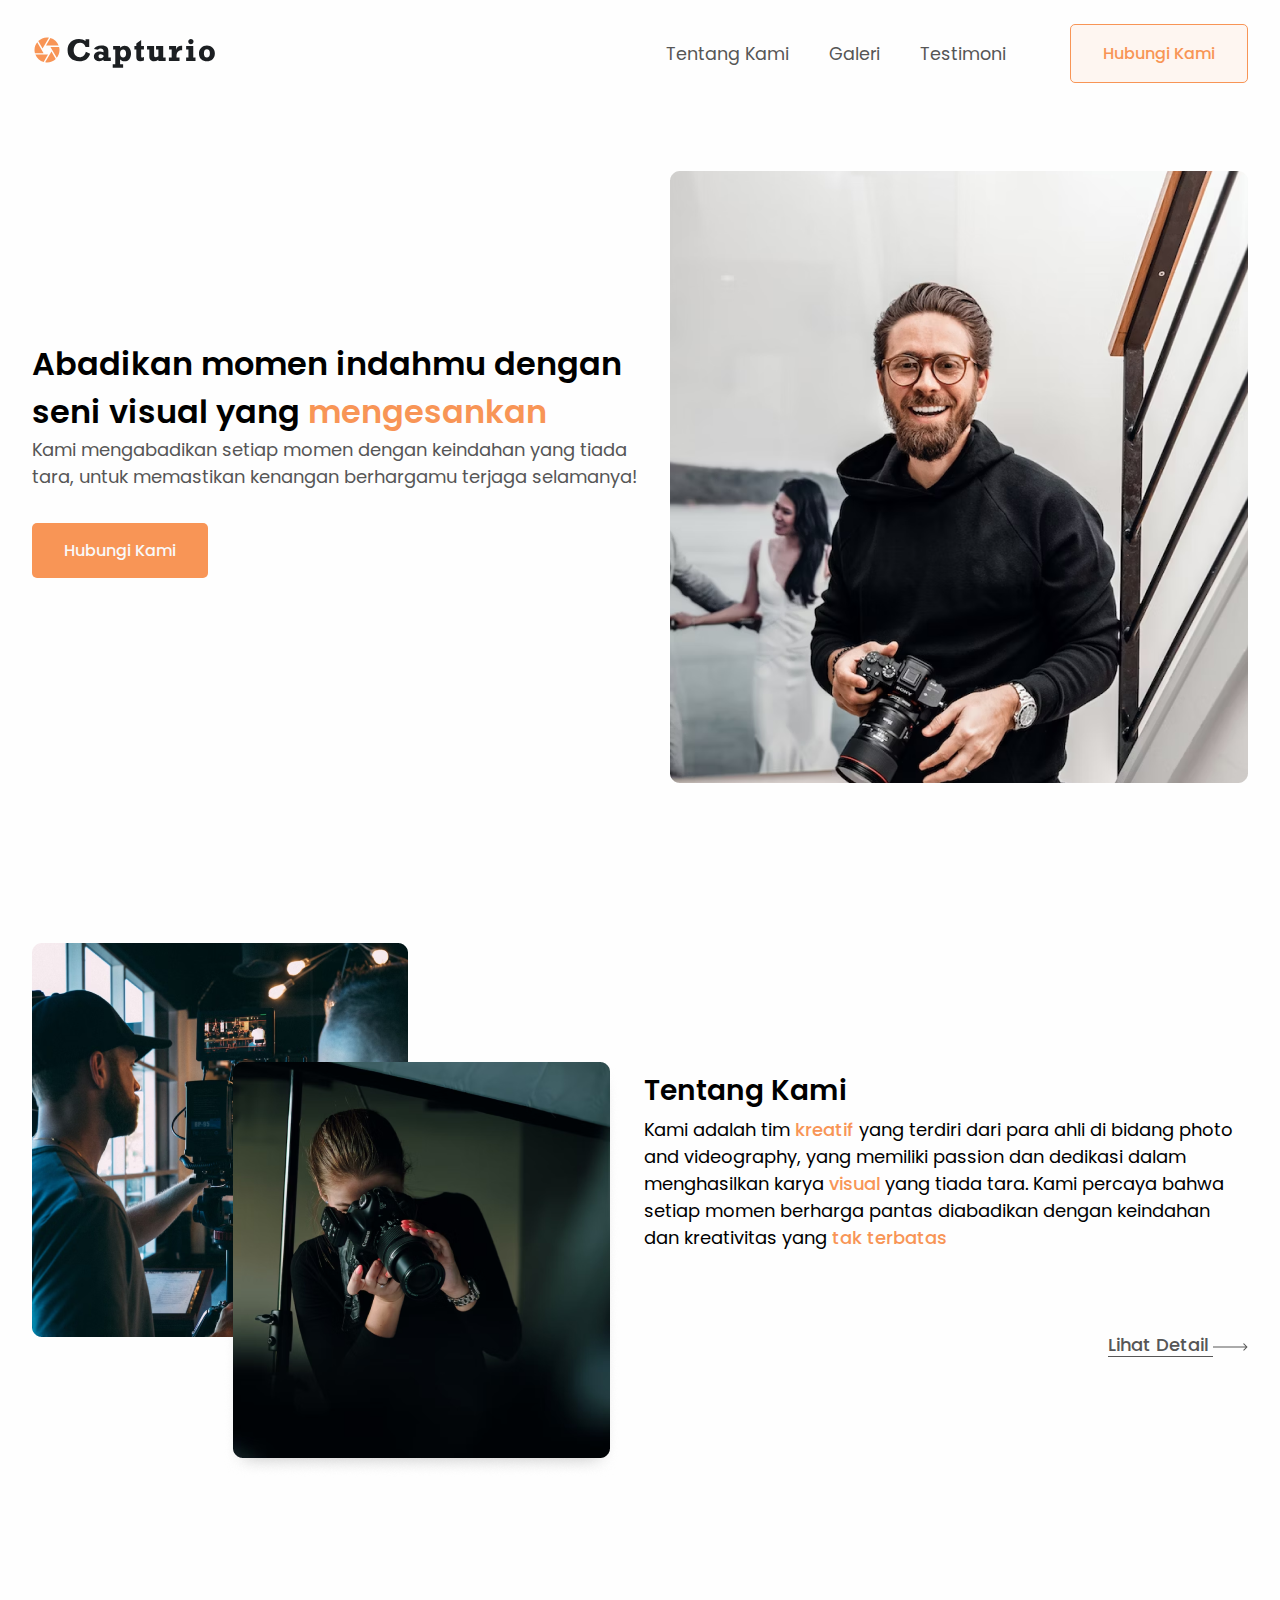
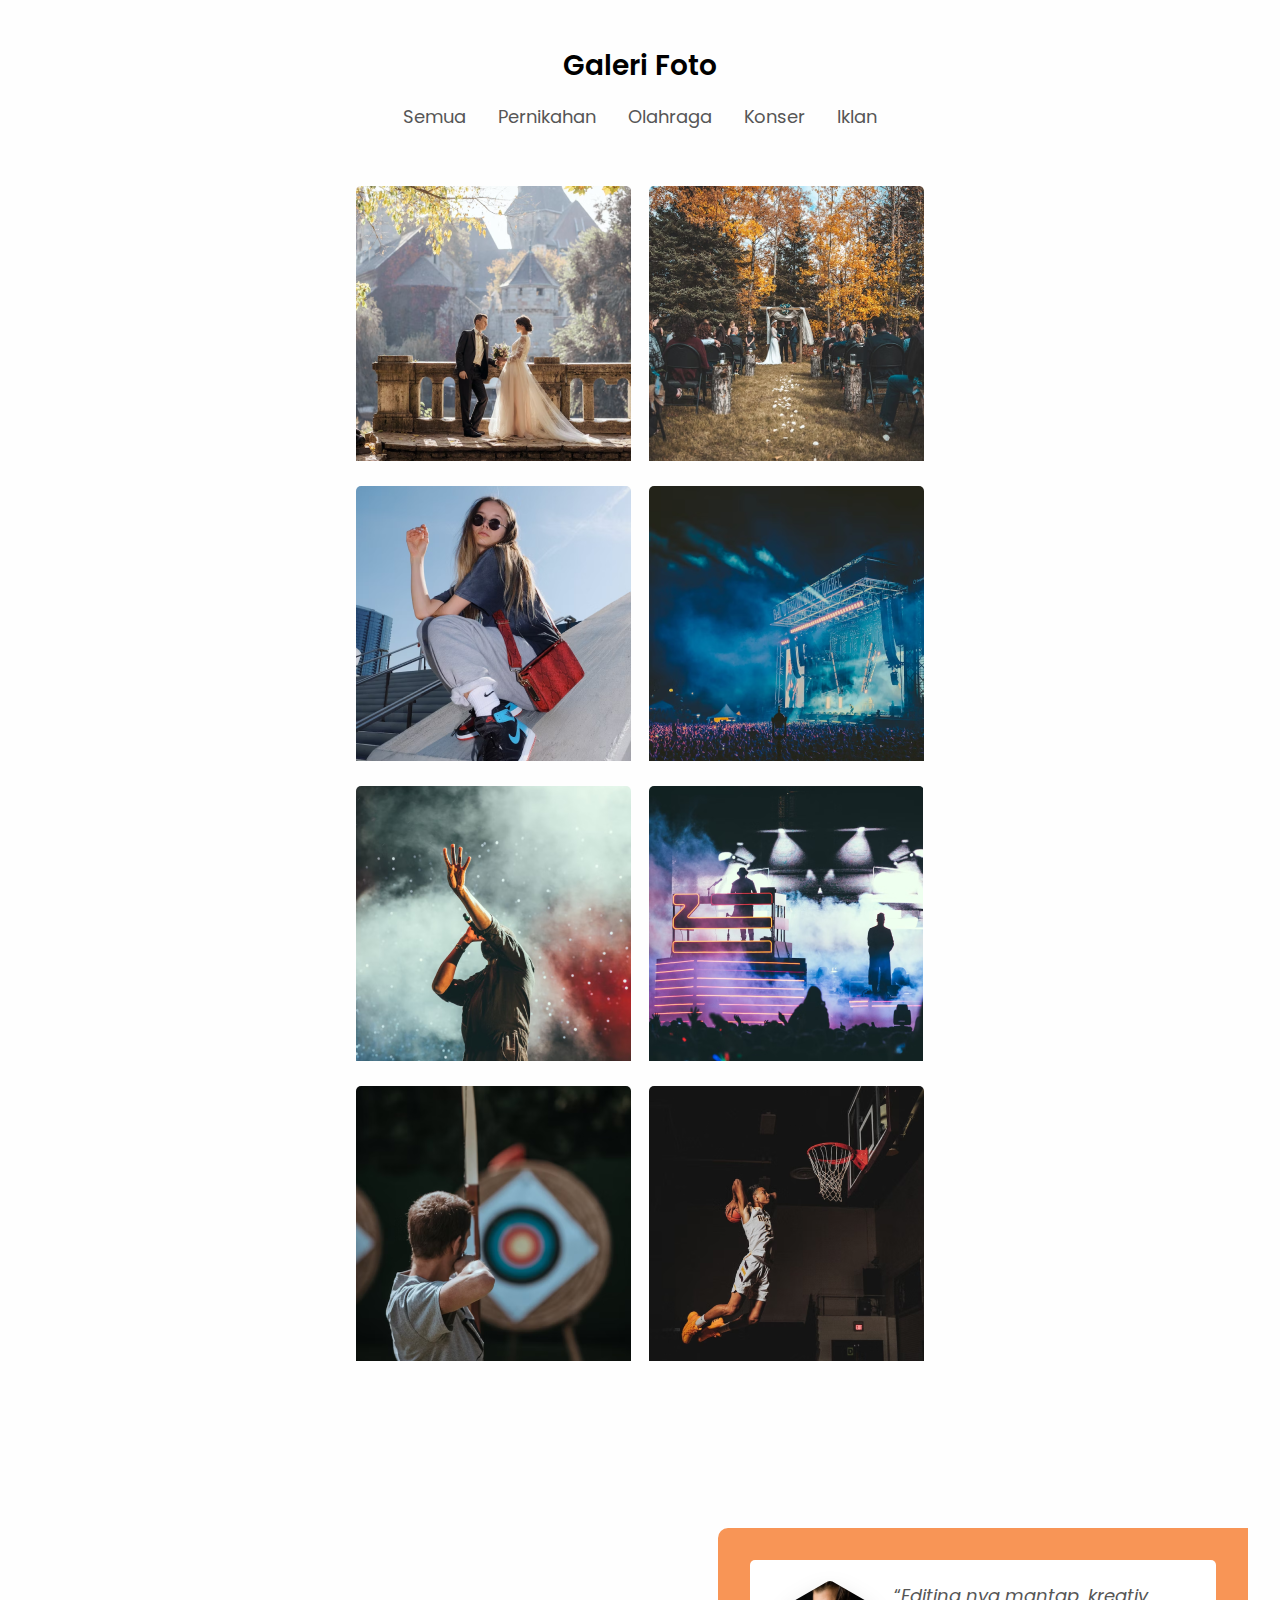
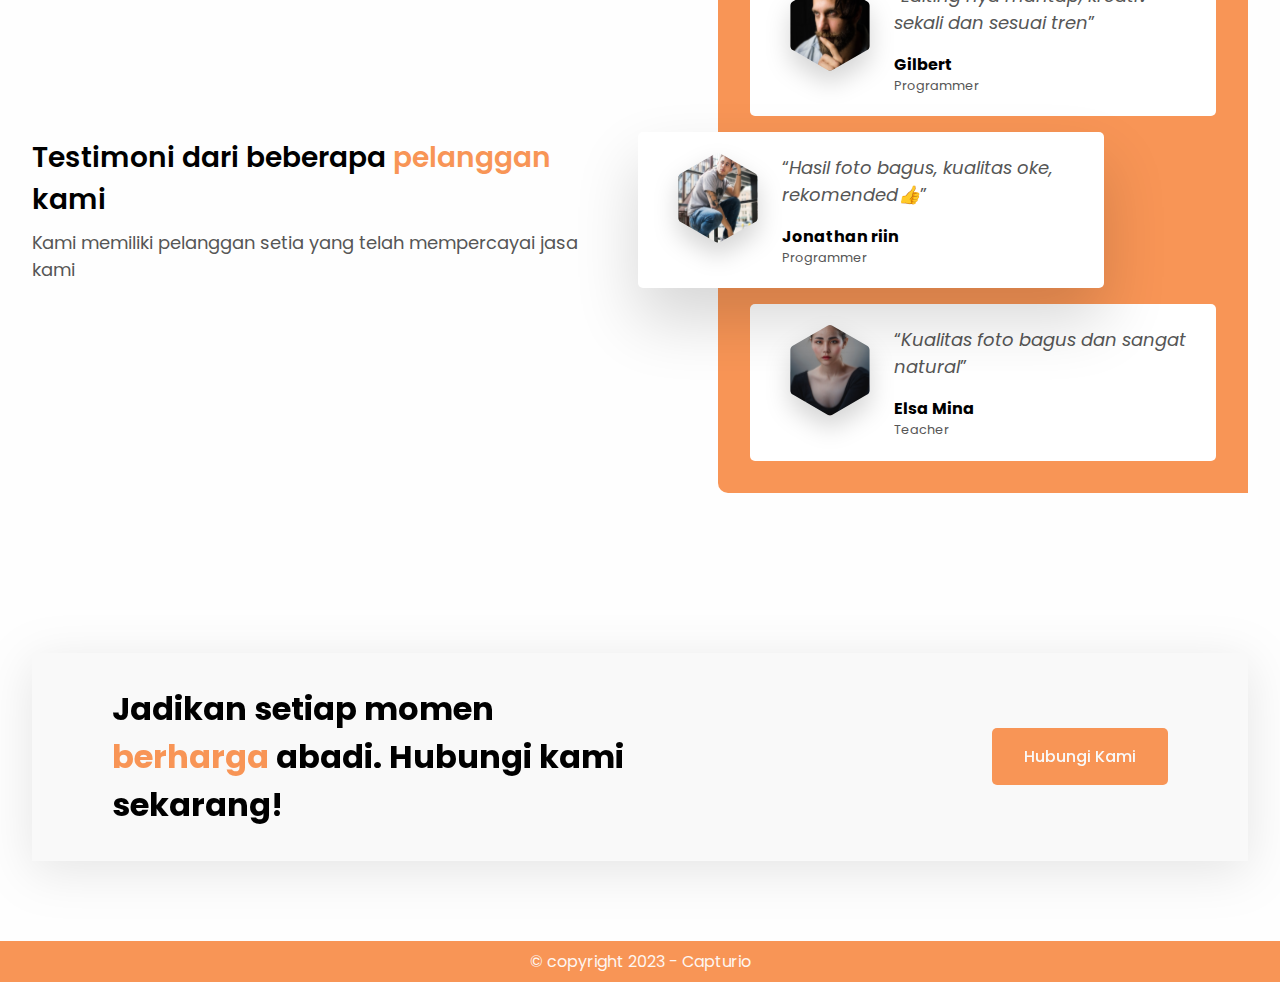
==== src/pages/index.html @ 26b640f1 "landing page v1.0" ====
<!DOCTYPE html>
<html lang="en">

<head>
      <meta charset="UTF-8">
      <meta http-equiv="X-UA-Compatible" content="IE=edge">
      <meta name="viewport" content="width=device-width, initial-scale=1.0">
      <!-- import file css -->
      <link rel="stylesheet" href="../css/app.css">
      <title>Company Name</title>
</head>

<body>
      <!-- navbar -->
      <nav class="navbar">
            <!-- navbar inner container -->
            <div class="navbar_container">
                  <!-- navbar logo -->
                  <div class="navbar_logo">
                        <a class="logo" href="#">
                              <img src="../../public/assets/icon/Logo.svg" alt="logo">
                        </a>
                  </div>

                  <!-- navbar menu -->
                  <div class="navbar_menu">
                        <ul class="navbar_items">
                              <li><a class="link" id="link" href="#about">Tentang Kami</a></li>
                              <li><a class="link" id="link" href="#gallery">Galeri</a></li>
                              <li><a class="link" id="link" href="#testimoni">Testimoni</a></li>
                        </ul>

                        <a href="#" class="navbar_button">Hubungi Kami</a>
                  </div>
            </div>
      </nav>
      <!-- end navbar -->

      <!-- hero -->
      <section class="hero">
            <main class="hero_container">
                  <div class="left_hero_content">
                        <div class="content">
                              <div class="text_group">
                                    <h1 class="header_text">Abadikan momen indahmu dengan seni visual yang <span class="highlight">mengesankan</span></h1>

                                    <p class="paragraph">Kami mengabadikan setiap momen dengan keindahan yang tiada tara, untuk memastikan kenangan berhargamu terjaga selamanya!</p>
                              </div>
                              <div class="button">
                                    <a href="#" class="hero_button">Hubungi Kami</a>
                              </div>
                        </div>

                        <!-- sosmed icon -->
                        <div class="social_icons">
                              <a href="#" class="social_icon">
                                    <svg class="sosmed_icon" viewBox="0 0 45 45" fill="none" xmlns="http://www.w3.org/2000/svg">
                                          <path fill-rule="evenodd" clip-rule="evenodd" d="M22.5 45C34.9264 45 45 34.9264 45 22.5C45 10.0736 34.9264 0 22.5 0C10.0736 0 0 10.0736 0 22.5C0 34.9264 10.0736 45 22.5 45ZM12.2367 12.2367C13.467 11.0064 15.1351 10.3144 16.875 10.3125H28.125C29.8649 10.3144 31.533 11.0064 32.7633 12.2367C33.9936 13.467 34.6856 15.1351 34.6875 16.875V28.125C34.6856 29.8649 33.9936 31.533 32.7633 32.7633C31.533 33.9936 29.8649 34.6856 28.125 34.6875H16.875C15.1351 34.6856 13.467 33.9936 12.2367 32.7633C11.0064 31.533 10.3144 29.8649 10.3125 28.125V16.875C10.3144 15.1351 11.0064 13.467 12.2367 12.2367ZM19.3749 27.177C20.2999 27.7951 21.3875 28.125 22.5 28.125C23.9914 28.1234 25.4212 27.5303 26.4758 26.4758C27.5303 25.4212 28.1234 23.9914 28.125 22.5C28.125 21.3875 27.7951 20.2999 27.177 19.3749C26.5589 18.4499 25.6804 17.7289 24.6526 17.3032C23.6248 16.8774 22.4938 16.766 21.4026 16.9831C20.3115 17.2001 19.3092 17.7359 18.5225 18.5225C17.7359 19.3092 17.2001 20.3115 16.9831 21.4026C16.766 22.4938 16.8774 23.6248 17.3032 24.6526C17.7289 25.6804 18.4499 26.5589 19.3749 27.177ZM28.75 16.638C28.9812 16.7925 29.2531 16.875 29.5312 16.875C29.9042 16.875 30.2619 16.7268 30.5256 16.4631C30.7893 16.1994 30.9375 15.8417 30.9375 15.4688C30.9375 15.1906 30.855 14.9187 30.7005 14.6875C30.546 14.4562 30.3264 14.276 30.0694 14.1695C29.8124 14.0631 29.5297 14.0353 29.2569 14.0895C28.9841 14.1438 28.7335 14.2777 28.5369 14.4744C28.3402 14.671 28.2063 14.9216 28.152 15.1944C28.0978 15.4672 28.1256 15.7499 28.232 16.0069C28.3385 16.2639 28.5187 16.4835 28.75 16.638ZM25.618 24.5834C26.0301 23.9667 26.25 23.2417 26.25 22.5C26.25 21.5054 25.8549 20.5516 25.1516 19.8483C24.4484 19.1451 23.4946 18.75 22.5 18.75C21.7583 18.75 21.0333 18.9699 20.4166 19.382C19.7999 19.794 19.3193 20.3797 19.0355 21.0649C18.7516 21.7502 18.6774 22.5042 18.8221 23.2316C18.9667 23.959 19.3239 24.6272 19.8483 25.1516C20.3728 25.6761 21.041 26.0333 21.7684 26.1779C22.4958 26.3226 23.2498 26.2484 23.9351 25.9645C24.6203 25.6807 25.206 25.2001 25.618 24.5834Z" />
                                    </svg>
                              </a>
                              <a href="#" class="social_icon">
                                    <svg class="sosmed_icon" viewBox="0 0 45 45" fill="none" xmlns="http://www.w3.org/2000/svg">
                                          <path fill-rule="evenodd" clip-rule="evenodd" d="M45 22.5C45 34.9264 34.9264 45 22.5 45C10.0736 45 0 34.9264 0 22.5C0 10.0736 10.0736 0 22.5 0C34.9264 0 45 10.0736 45 22.5ZM28.4033 25.0752C28.084 24.9111 26.4932 24.1318 26.1973 24.0264C25.9014 23.915 25.6846 23.8623 25.4707 24.1904C25.2539 24.5156 24.6387 25.2393 24.4453 25.459C24.2578 25.6758 24.0674 25.7021 23.748 25.541C21.8496 24.5918 20.6045 23.8477 19.3535 21.7002C19.1696 21.3827 19.2923 21.2544 19.5437 20.9913C19.7447 20.781 20.0281 20.4845 20.3027 19.9365C20.4082 19.7197 20.3555 19.5352 20.2734 19.3711C20.2189 19.2619 19.9153 18.5226 19.6389 17.8492L19.6384 17.848C19.4995 17.5097 19.3674 17.1881 19.2773 16.9717C19.0483 16.4185 18.8125 16.4189 18.6256 16.4193C18.5996 16.4193 18.5747 16.4194 18.5508 16.418C18.3633 16.4062 18.1494 16.4062 17.9326 16.4062C17.7158 16.4062 17.3672 16.4883 17.0713 16.8076C17.0517 16.8292 17.0297 16.8528 17.0057 16.8785C16.6683 17.2401 15.9404 18.0204 15.9404 19.5029C15.9404 21.0515 17.0411 22.5528 17.2423 22.8272L17.2559 22.8457C17.2672 22.8606 17.2877 22.89 17.3172 22.9321C17.7162 23.5024 19.7556 26.4169 22.7754 27.7236C24.8262 28.6084 25.6289 28.6846 26.6543 28.5322C27.2783 28.4385 28.5645 27.7529 28.8311 26.9941C29.0977 26.2383 29.0977 25.5908 29.0186 25.4561C28.9523 25.3359 28.7897 25.2588 28.5511 25.1459C28.5047 25.1239 28.4554 25.1005 28.4033 25.0752ZM31.7842 13.2158C32.9941 14.4287 33.9434 15.8408 34.6055 17.4141C35.2881 19.043 35.6338 20.7744 35.625 22.5586C35.6162 24.334 35.2646 26.0537 34.5732 27.6709C33.9082 29.2324 32.9561 30.6328 31.7461 31.8311C30.5391 33.0293 29.1299 33.9668 27.5625 34.6201C25.96 35.2852 24.2578 35.625 22.5029 35.625H22.4414C20.4082 35.6162 18.3896 35.1299 16.585 34.2188H12.1289C11.3848 34.2188 10.7812 33.6152 10.7812 32.8711V28.418C9.87012 26.6133 9.38379 24.5947 9.375 22.5615C9.36621 20.7861 9.70605 19.0605 10.3799 17.4375C11.0303 15.8701 11.9707 14.4639 13.1689 13.2539C14.3672 12.0439 15.7676 11.0947 17.3291 10.4268C18.9463 9.73535 20.666 9.38379 22.4414 9.375H22.5C24.2637 9.375 25.9746 9.71777 27.5859 10.3945C29.1621 11.0537 30.5742 12.0059 31.7842 13.2158ZM22.5 33.3984C25.4004 33.3984 28.125 32.2793 30.1787 30.2461C32.2412 28.2012 33.3867 25.4678 33.4043 22.5498C33.4102 21.0674 33.126 19.6318 32.5576 18.2783C32.0098 16.9717 31.2187 15.7969 30.2139 14.792C29.2061 13.7842 28.0342 12.9961 26.7275 12.4482C25.3887 11.8857 23.9678 11.6016 22.5029 11.6016H22.4531C19.5322 11.6133 16.7988 12.7559 14.7539 14.8213C12.7061 16.8867 11.5898 19.6289 11.6016 22.5498C11.6104 24.3164 12.0498 26.0713 12.876 27.6211L13.0078 27.8672V31.9922H17.1328L17.3789 32.124C18.9287 32.9502 20.6836 33.3896 22.4502 33.3984H22.5Z" />
                                    </svg>
                              </a>
                              <a href="#" class="social_icon">
                                    <svg class="sosmed_icon" viewBox="0 0 45 45" fill="none" xmlns="http://www.w3.org/2000/svg">
                                          <path fill-rule="evenodd" clip-rule="evenodd" d="M22.5 45C34.9264 45 45 34.9264 45 22.5C45 10.0736 34.9264 0 22.5 0C10.0736 0 0 10.0736 0 22.5C0 34.9264 10.0736 45 22.5 45ZM22.5 10C29.4 10 35 15.6 35 22.5C35 28.9875 30.0625 34.3125 23.75 34.9375V26.25H27.5V22.5H23.75V20C23.75 19.3125 24.3125 18.75 25 18.75H27.5V15H24.375C21.9625 15 20 16.9625 20 19.375V22.5H17.5V26.25H20V34.75C14.3 33.5875 10 28.55 10 22.5C10 15.6 15.6 10 22.5 10Z" />
                                    </svg>
                              </a>
                              <a href="#" class="social_icon">
                                    <svg class="sosmed_icon" viewBox="0 0 45 45" fill="none" xmlns="http://www.w3.org/2000/svg">
                                          <path fill-rule="evenodd" clip-rule="evenodd" d="M22.5 45C34.9264 45 45 34.9264 45 22.5C45 10.0736 34.9264 0 22.5 0C10.0736 0 0 10.0736 0 22.5C0 34.9264 10.0736 45 22.5 45ZM26.9252 11.25C26.9248 12.5468 27.3957 13.7995 28.2502 14.775C29.9502 16.7375 32.3002 16.625 32.3002 16.625V20.4875C30.3719 20.4908 28.4914 19.8873 26.9252 18.7625V26.625C26.9252 30.5625 23.7377 33.75 19.8127 33.75C16.1502 33.75 12.7002 30.7875 12.7002 26.625C12.7002 22.35 16.4752 19 20.7877 19.575V23.525C18.6502 22.8625 16.5752 24.475 16.5752 26.625C16.5752 28.425 18.0502 29.875 19.8252 29.875C20.6645 29.8749 21.471 29.5491 22.0749 28.9662C22.6788 28.3833 23.0329 27.5888 23.0627 26.75V11.25H26.9252Z" />
                                    </svg>
                              </a>
                        </div>
                  </div>

                  <div class="hero_img">
                        <div class="img_container">
                              <img src="../../public/assets/img/hero_img.png" alt="">
                        </div>
                  </div>
            </main>
      </section>
      <!-- end hero -->

      <!-- start about -->
      <section class="about" id="about">
            <div class="about_container">
                  <div class="left_about_content">
                        <div class="about_img">
                              <img src="../../public/assets/img/about_img.png" alt="">
                        </div>
                  </div>

                  <div class="right_about_content">
                        <div class="about_group">
                              <h3 class="about_title">Tentang Kami</h3>
                              <p class="about_description">Kami adalah tim <span class="highlight">kreatif</span> yang terdiri dari para ahli di bidang photo and videography, yang memiliki passion dan dedikasi dalam menghasilkan karya <span class="highlight">visual</span> yang tiada tara. Kami percaya bahwa setiap momen berharga pantas diabadikan dengan keindahan dan kreativitas yang <span class="highlight">tak terbatas</span></p>
                        </div>

                        <div class="about_button">
                              <a class="about_link" href="#">Lihat Detail
                                    <span>
                                          <svg width="35" height="8" viewBox="0 0 35 8" fill="none" xmlns="http://www.w3.org/2000/svg">
                                                <path d="M34.3536 4.35355C34.5488 4.15829 34.5488 3.84171 34.3536 3.64644L31.1716 0.464463C30.9763 0.269201 30.6597 0.269201 30.4645 0.464463C30.2692 0.659726 30.2692 0.976308 30.4645 1.17157L33.2929 4L30.4645 6.82842C30.2692 7.02369 30.2692 7.34027 30.4645 7.53553C30.6597 7.73079 30.9763 7.73079 31.1716 7.53553L34.3536 4.35355ZM4.37114e-08 4.5L34 4.5L34 3.5L-4.37114e-08 3.5L4.37114e-08 4.5Z" fill="#565656" />
                                          </svg>
                                    </span>
                              </a>
                        </div>
                  </div>
            </div>
      </section>
      <!-- end about -->

      <!-- start gallery -->
      <section class="gallery" id="gallery">
            <div class="gallery_container">
                  <div class="gallery_header_group">
                        <h3 class="gallery_title">Galeri Foto</h3>
                        <div class="tab_groups">
                              <div class="tab_item">
                                    <a class="tab_link" href="#">Semua</a>
                              </div>
                              <div class="tab_item">
                                    <a class="tab_link" href="#">Pernikahan</a>
                              </div>
                              <div class="tab_item">
                                    <a class="tab_link" href="#">Olahraga</a>
                              </div>
                              <div class="tab_item">
                                    <a class="tab_link" href="#">Konser</a>
                              </div>
                              <div class="tab_item">
                                    <a class="tab_link" href="#">Iklan</a>
                              </div>
                        </div>
                  </div>

                  <div class="img_gallery_wrap">
                        <div class="img_wrap">
                              <img src="../../public/assets/img/img1.png" alt="" srcset="">
                        </div>
                        <div class="img_wrap">
                              <img src="../../public/assets/img/img2.png" alt="" srcset="">
                        </div>
                        <div class="img_wrap">
                              <img src="../../public/assets/img/img3.png" alt="" srcset="">
                        </div>
                        <div class="img_wrap">
                              <img src="../../public/assets/img/img4.png" alt="" srcset="">
                        </div>
                        <div class="img_wrap">
                              <img src="../../public/assets/img/img5.png" alt="" srcset="">
                        </div>
                        <div class="img_wrap">
                              <img src="../../public/assets/img/img6.png" alt="" srcset="">
                        </div>
                        <div class="img_wrap">
                              <img src="../../public/assets/img/img7.png" alt="" srcset="">
                        </div>
                        <div class="img_wrap">
                              <img src="../../public/assets/img/img8.png" alt="" srcset="">
                        </div>
                  </div>
            </div>
      </section>
      <!-- end gallery -->

      <!-- start testimoni -->
      <section class="testimoni" id="testimoni">
            <div class="testimoni_container">
                  <div class="testimoni_left_content">
                        <h1 class="testimoni_title">Testimoni dari beberapa <span class="highlight">pelanggan</span> kami</h1>
                        <p class="testimoni_sub">Kami memiliki pelanggan setia yang telah mempercayai jasa kami</p>
                  </div>

                  <div class="testimoni_right_content">
                        <div class="comment_wrapper">
                              <img src="../../public/assets/img/profile01.svg" alt="profile picture" class="profile">
                              <div class="comment_content">
                                    <p class="comment"><q><i>Editing nya mantap, kreativ sekali dan sesuai tren</i></q></p>
                                    <div class="user_data">
                                          <h4 class="name">Gilbert</h4>
                                          <p class="profession">Programmer</p>
                                    </div>
                              </div>
                        </div>
                        <div class="comment_wrapper comment_offset">
                              <img src="../../public/assets/img/profile03.svg" alt="profile picture" class="profile">
                              <div class="comment_content">
                                    <p class="comment"><q><i>Hasil foto bagus, kualitas oke, rekomended👍</i></q></p>
                                    <div class="user_data">
                                          <h4 class="name">Jonathan riin</h4>
                                          <p class="profession">Programmer</p>
                                    </div>
                              </div>
                        </div>
                        <div class="comment_wrapper">
                              <img src="../../public/assets/img/profile02.svg" alt="profile picture" class="profile">
                              <div class="comment_content">
                                    <p class="comment"><q><i>Kualitas foto bagus dan sangat natural</i></q></p>
                                    <div class="user_data">
                                          <h4 class="name">Elsa Mina</h4>
                                          <p class="profession">Teacher</p>
                                    </div>
                              </div>
                        </div>
                  </div>
            </div>
      </section>
      <!-- end testimoni -->

      <!-- start CTA -->
      <section class="cta">
            <div class="cta_container">
                  <h1 class="cta_text">Jadikan setiap momen <spa class="highlight">berharga</spa> abadi. Hubungi kami sekarang!</h1>

                  <a href="#" class="cta_btn">Hubungi Kami</a>
            </div>
      </section>
      <!-- end CTA -->

      <!-- start footer -->
      <footer class="footer">
            <p class="footer_text">© copyright 2023 - Capturio</p>
      </footer>
</body>

<!-- import js file -->
<script src="../js/app.js"></script>

</html>
---- src/css/app.css ----
/* import font dari google font */
@import url("https://fonts.googleapis.com/css2?family=Poppins:wght@300;400;500;600&display=swap");

/* menghapus style bawaan elemen html dan set font family ke semua elemen html  */
* {
  margin: 0;
  padding: 0;
  box-sizing: border-box;
  font-family: "Poppins", sans-serif;
  scroll-behavior: smooth;
}

/*=====* style global container *=====*/
body {
  width: 100%;
  height: 100vh;
  background: #fefefe;
  padding: 0 7rem;
}

/*=====* style navbar *=====*/
.navbar {
  width: 100%;
  height: auto;
  padding: 1.5rem 0 1.5rem 0;
}

.navbar_container {
  width: 100%;
  height: auto;
  display: flex;
  justify-content: space-between;
  align-items: center;
}

.navbar_menu,
.navbar_items {
  display: flex;
}

.navbar_menu {
  gap: 4rem;
  align-items: center;
}

.navbar_items {
  gap: 2.5rem;
  list-style: none;
}

.link {
  text-decoration: none;
  color: #565656;
  font-size: 1.1rem;
}

.active {
  font-weight: 500;
  color: #f89556;
  text-decoration: underline;
  text-underline-offset: 5px;
}

.navbar_button {
  padding: 1rem 2rem;
  background: #fef6f1;
  border: 0.5px solid #f89556;
  outline: none;
  text-decoration: none;
  color: #f89556;
  border-radius: 5px;
  transition: all 0.2s ease-in-out;
  font-weight: 500;
}
.navbar_button:hover {
  background: #f89556;
  color: #fef6f1;
}

/*=====* style hero *=====*/
.hero {
  width: 100%;
  height: auto;
  overflow: hidden;
  margin: 4rem 0;
  margin-bottom: 10rem;
}

.hero_container {
  width: 100%;
  height: auto;
  display: flex;
  justify-content: space-between;
  gap: 1.5rem;
  overflow: hidden;
}

.left_hero_content {
  position: relative;
  width: 100%;
  height: 35rem;
  display: flex;
  flex-direction: column;
  justify-content: center;
}

.content {
  width: auto;
  height: auto;
  display: flex;
  flex-direction: column;
  gap: 3rem;
}

.header_text {
  font-size: 2rem;
  font-weight: 600;
}

.paragraph {
  font-size: 1.125rem;
  color: #565656;
}

.highlight {
  color: #f89556;
}

.hero_button {
  padding: 1rem 2rem;
  background: #f89556;
  text-decoration: none;
  color: #f9f9f9;
  border-radius: 5px;
  transition: all 0.2s ease-in-out;
  font-weight: 500;
}

.hero_button:hover {
  background: #f79e66;
}

.social_icons {
  position: absolute;
  bottom: 0;
  display: flex;
  gap: 0.8rem;
}

.sosmed_icon {
  width: 35px;
  height: auto;
  fill: #363636;
  transition: all 0.2s ease-in-out;
}

.sosmed_icon:hover {
  transform: scale(1.05);
  fill: #f89556;
}

.img_container {
  width: 100%;
  height: auto;
  display: flex;
  justify-content: center;
  align-items: center;
}

/*=====* style about *=====*/
.about {
  width: 100%;
  height: auto;
  display: flex;
  flex-direction: column;
  gap: 3rem;
  margin-bottom: 10rem;
  scroll-margin-top: 6rem;
}

.about_container {
  width: 100%;
  height: auto;
  display: flex;
  justify-content: space-between;
  align-items: center;
  gap: 1.5rem;
  overflow: hidden;
}

.about_title {
  font-size: 1.75rem;
  font-weight: 600;
  margin-bottom: 4px;
}

.about_description {
  font-size: 1.125rem;
}

.about_description .highlight {
  font-weight: 500;
}

.right_about_content {
  display: inherit;
  flex-direction: column;
  gap: 5rem;
}

.about_button {
  align-self: flex-end;
  text-decoration: underline;
  text-underline-offset: 5px;
  font-weight: 500;
  font-size: 1.125rem;
}
.about_link {
  color: #565656;
}

.about_link:hover {
  color: #f89556;
  transition: all 0.2s ease-in-out;
}

/*=====* style gallery *=====*/
.gallery {
  width: 100%;
  height: auto;
  gap: 3rem;
  margin-bottom: 10rem;
  scroll-margin-top: 2.5rem;
}

.gallery_container {
  width: 100%;
  height: auto;
  display: flex;
  flex-direction: column;
  align-items: center;
  gap: 1.5rem;
  overflow: hidden;
}

.gallery_header_group {
  margin-bottom: 1.5rem;
}

.gallery_title {
  font-size: 1.75rem;
  font-weight: 600;
  margin-bottom: 0.5rem;
  text-align: center;
}

.tab_groups {
  display: flex;
  gap: 2rem;
  padding: 0.5rem 0;
}
.tab_link {
  font-size: 1.125rem;
  color: #565656;
  text-decoration: none;
  transition: all 0.2s ease-in-out;
}

.tab_link:hover {
  text-decoration: underline;
  text-underline-offset: 5px;
  color: #f89556;
}

.img_gallery_wrap {
  display: grid;
  grid-template-columns: repeat(4, 1fr);
  gap: 1.125rem;
  justify-content: center;
}

.img_wrap {
  overflow: hidden;
  border-radius: 5px;
  transition: all 0.2s ease-in-out;
}

.img_wrap:hover {
  transform: scale(1.1);
}

/*======* style testimoni *=====*/
.testimoni {
  width: 100%;
  height: auto;
  display: flex;
  flex-direction: column;
  gap: 3rem;
  margin-bottom: 10rem;
  scroll-margin-top: 2.5rem;
}

.testimoni_container {
  position: relative;
  width: 100%;
  height: auto;
  display: flex;
  align-items: center;
  gap: 1.5rem;
}

.testimoni_left_content {
  width: 100%;
  height: auto;
  padding-right: 5rem;
}

.testimoni_title {
  font-size: 1.75rem;
  font-weight: 600;
  margin-bottom: 0.5rem;
}

.testimoni_sub {
  font-size: 1.125rem;
  color: #565656;
}

.testimoni_right_content {
  width: 80%;
  height: auto;
  padding: 2rem;
  background-color: #f89556;
  border-radius: 10px 0 0 10px;
  display: flex;
  flex-direction: column;
  align-items: center;
  gap: 1rem;
}

.comment_wrapper {
  padding: 0.5rem 1rem;
  background: #ffff;
  display: inherit;
  border-radius: 5px;
}

.comment_offset {
  position: relative;
  left: -7rem;
  box-shadow: 0px 32px 64px rgba(0, 0, 0, 0.160553);
}

.profile {
  width: 8rem;
}

.comment_content {
  display: inherit;
  flex-direction: column;
  justify-content: center;
  gap: 1rem;
}

.comment {
  font-size: 1.125rem;
  color: #565656;
}

.profession {
  font-size: 0.8rem;
  color: #565656;
}

/*=====* style CTA *=====*/
.cta {
  width: 100%;
  height: auto;
  display: flex;
  justify-content: center;
  gap: 3rem;
  margin-bottom: 5rem;
}

.cta_container {
  width: 80%;
  height: auto;
  display: flex;
  align-items: center;
  justify-content: space-between;
  gap: 1.5rem;
  background-color: #f9f9f9;
  padding: 2rem 5rem;
  filter: drop-shadow(0px 10px 25px rgba(0, 0, 0, 0.1));
}

.cta_text {
  width: 50%;
}

.cta_btn {
  padding: 1rem 2rem;
  background: #f89556;
  text-decoration: none;
  color: #f9f9f9;
  border-radius: 5px;
  transition: all 0.2s ease-in-out;
  font-weight: 500;
  border: none;
}

.cta_btn:hover {
  background: #f89556;
  transform: scale(1.05);
}

/* =====* style footer *===== */
.footer {
  position: absolute;
  left: 0;
  width: 100%;
  height: auto;
  padding: 0.5rem 0;
  background: #f89556;
  color: #fef6f1;
  text-align: center;
  overflow: visible;
}
/*=====* *=====* Responsive Code *=====* *=====*/
@media screen and (max-width: 1280px) {
  body {
    padding: 0 2rem;
  }
  .social_icons {
    display: none;
  }

  .img_gallery_wrap {
    display: grid;
    grid-template-columns: repeat(2, 1fr);
  }

  .cta_container {
    width: 100%;
  }
}

@media screen and (min-width: 1524px) {
  body {
    padding: 0 10rem;
  }
}

@media screen and (min-width: 1600px) {
  body {
    padding: 0 14rem;
  }
}
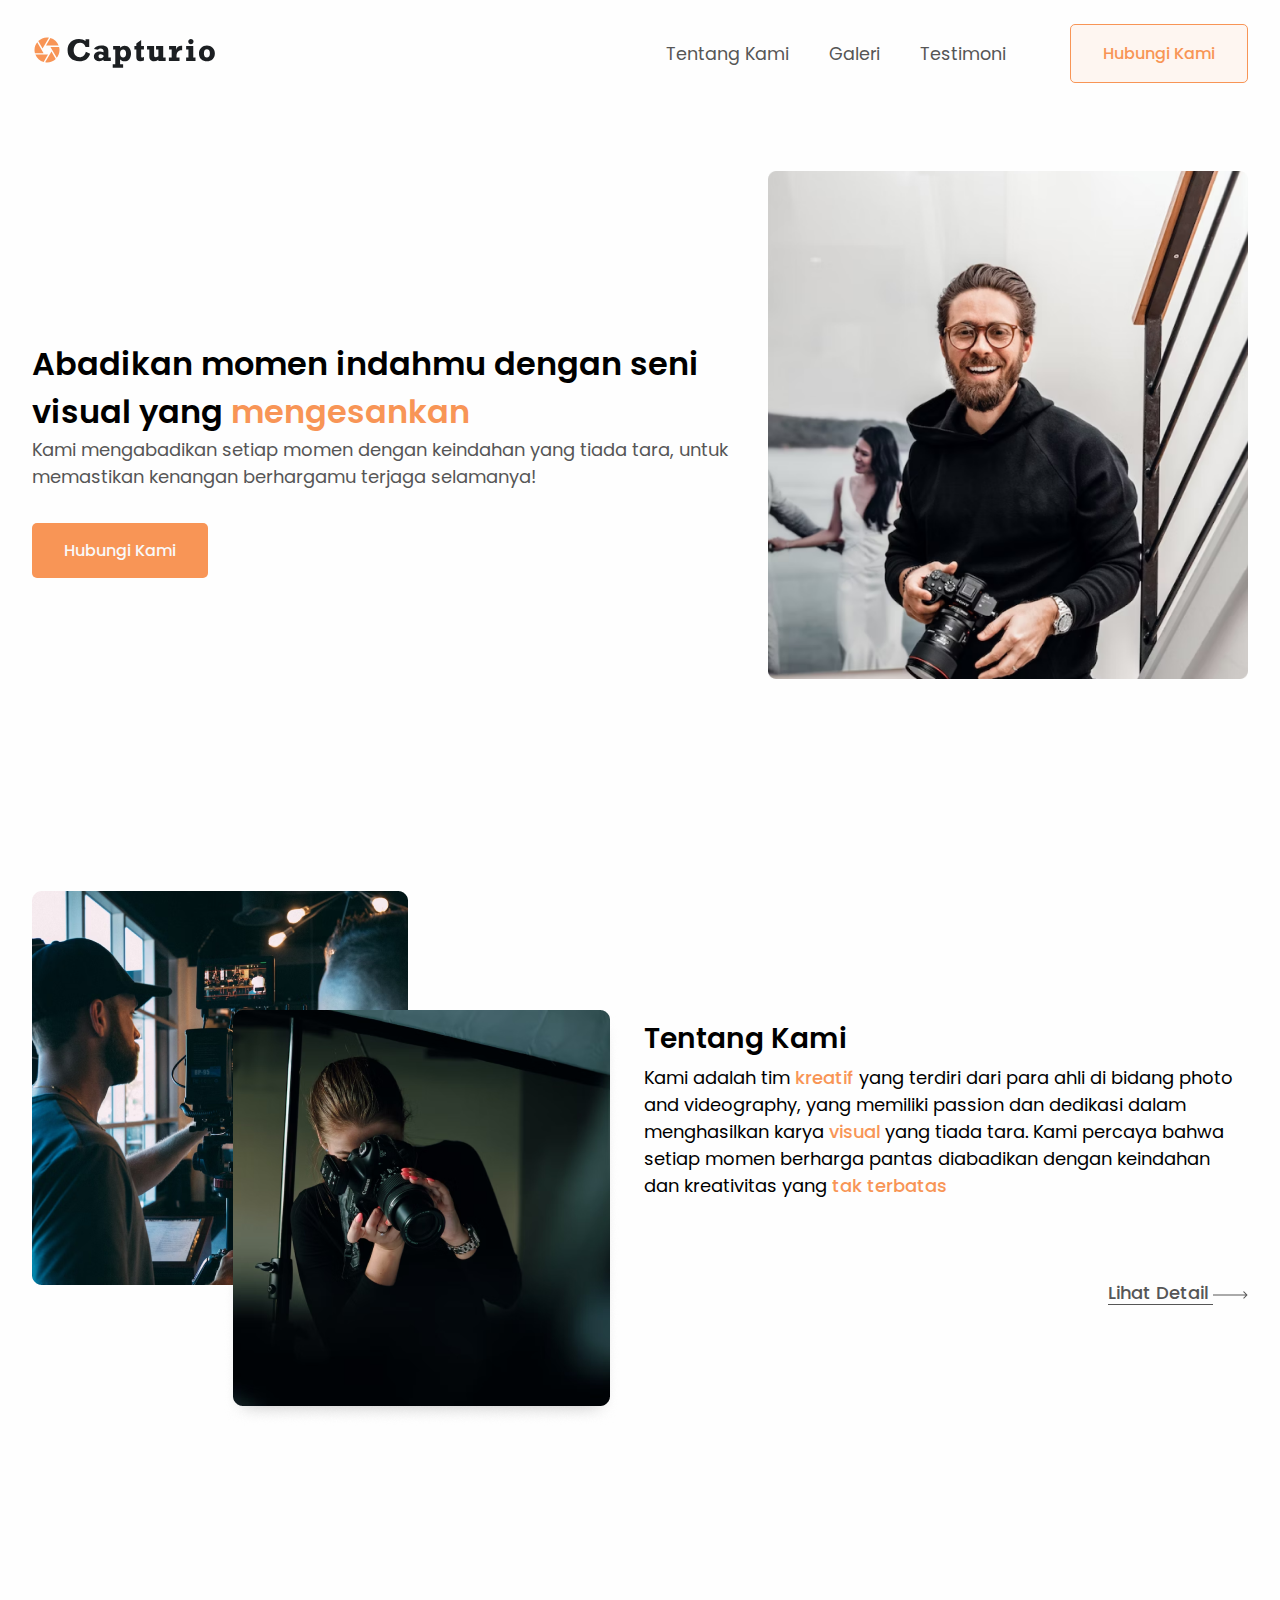
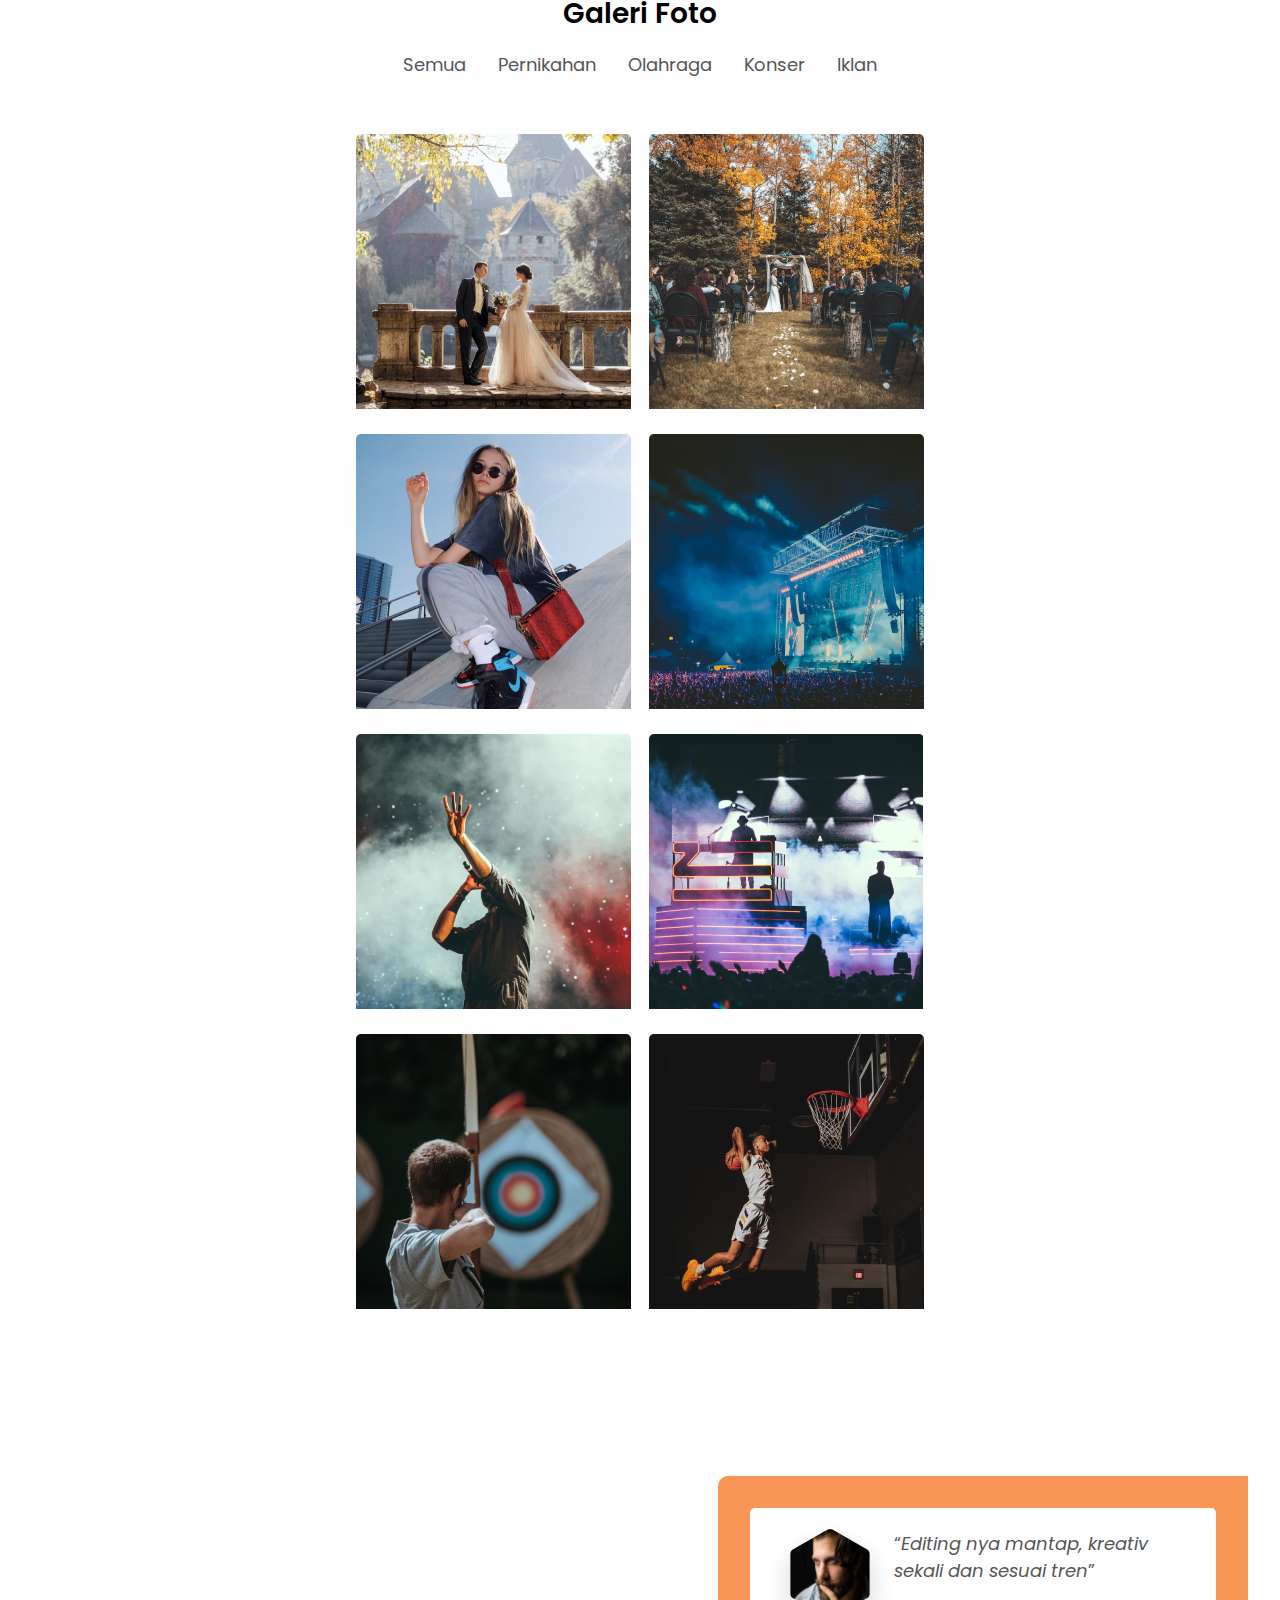
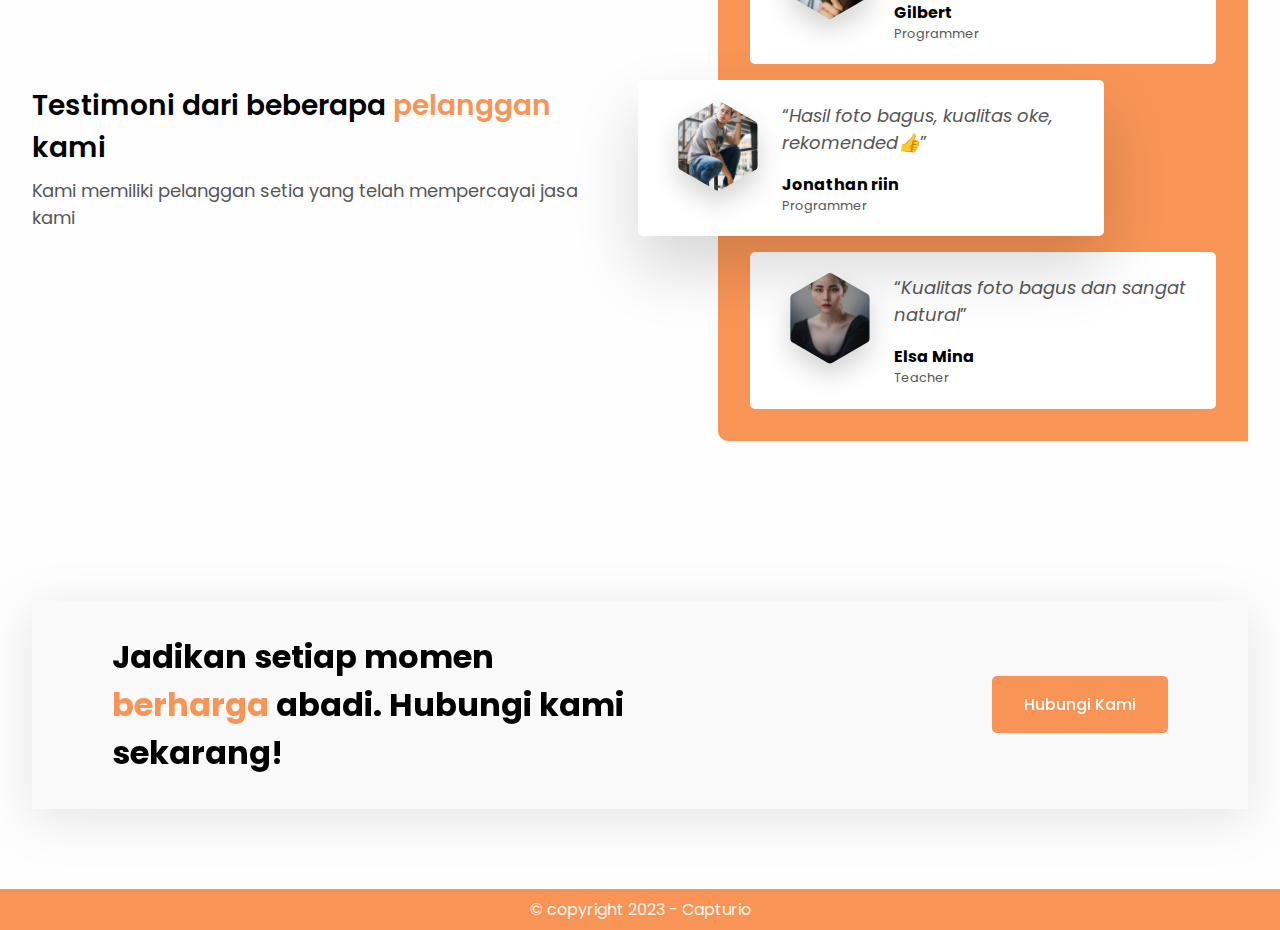
==== commit 8a88a1b0: "fixed: hero image in screen width < 1440px" ====
--- a/src/pages/index.html
+++ b/src/pages/index.html
@@ -78,7 +78,7 @@
 
                   <div class="hero_img">
                         <div class="img_container">
-                              <img src="../../public/assets/img/hero_img.png" alt="">
+                              <img class="hero_images" src="../../public/assets/img/hero_img.png" alt="">
                         </div>
                   </div>
             </main>
--- a/src/css/app.css
+++ b/src/css/app.css
@@ -160,11 +160,16 @@
 }
 
 .img_container {
-  width: 100%;
+  width: auto;
   height: auto;
   display: flex;
   justify-content: center;
   align-items: center;
+}
+
+.hero_images {
+  width: 30rem;
+  height: auto;
 }
 
 /*=====* style about *=====*/
@@ -449,6 +454,16 @@
   body {
     padding: 0 10rem;
   }
+
+  .img_container {
+    width: 100%;
+    height: auto;
+  }
+
+  .hero_images {
+    width: auto;
+    height: auto;
+  }
 }
 
 @media screen and (min-width: 1600px) {
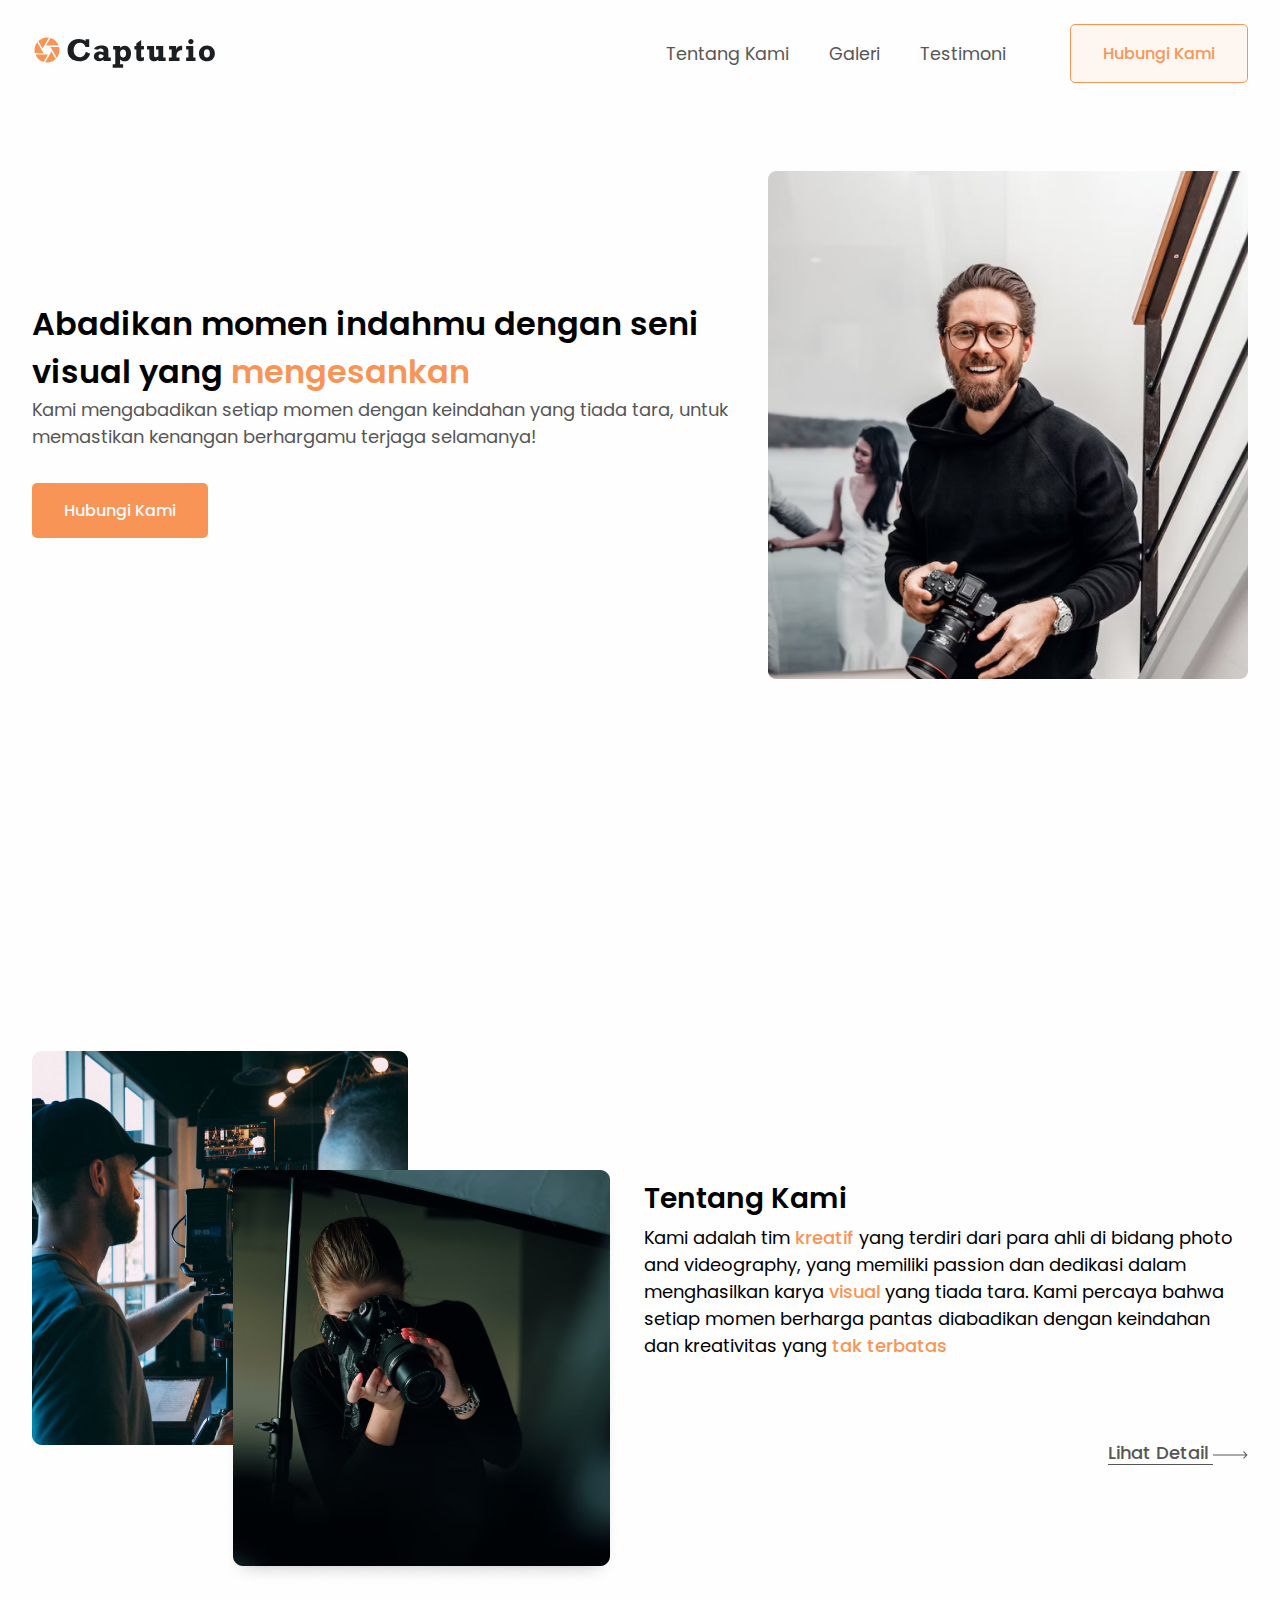
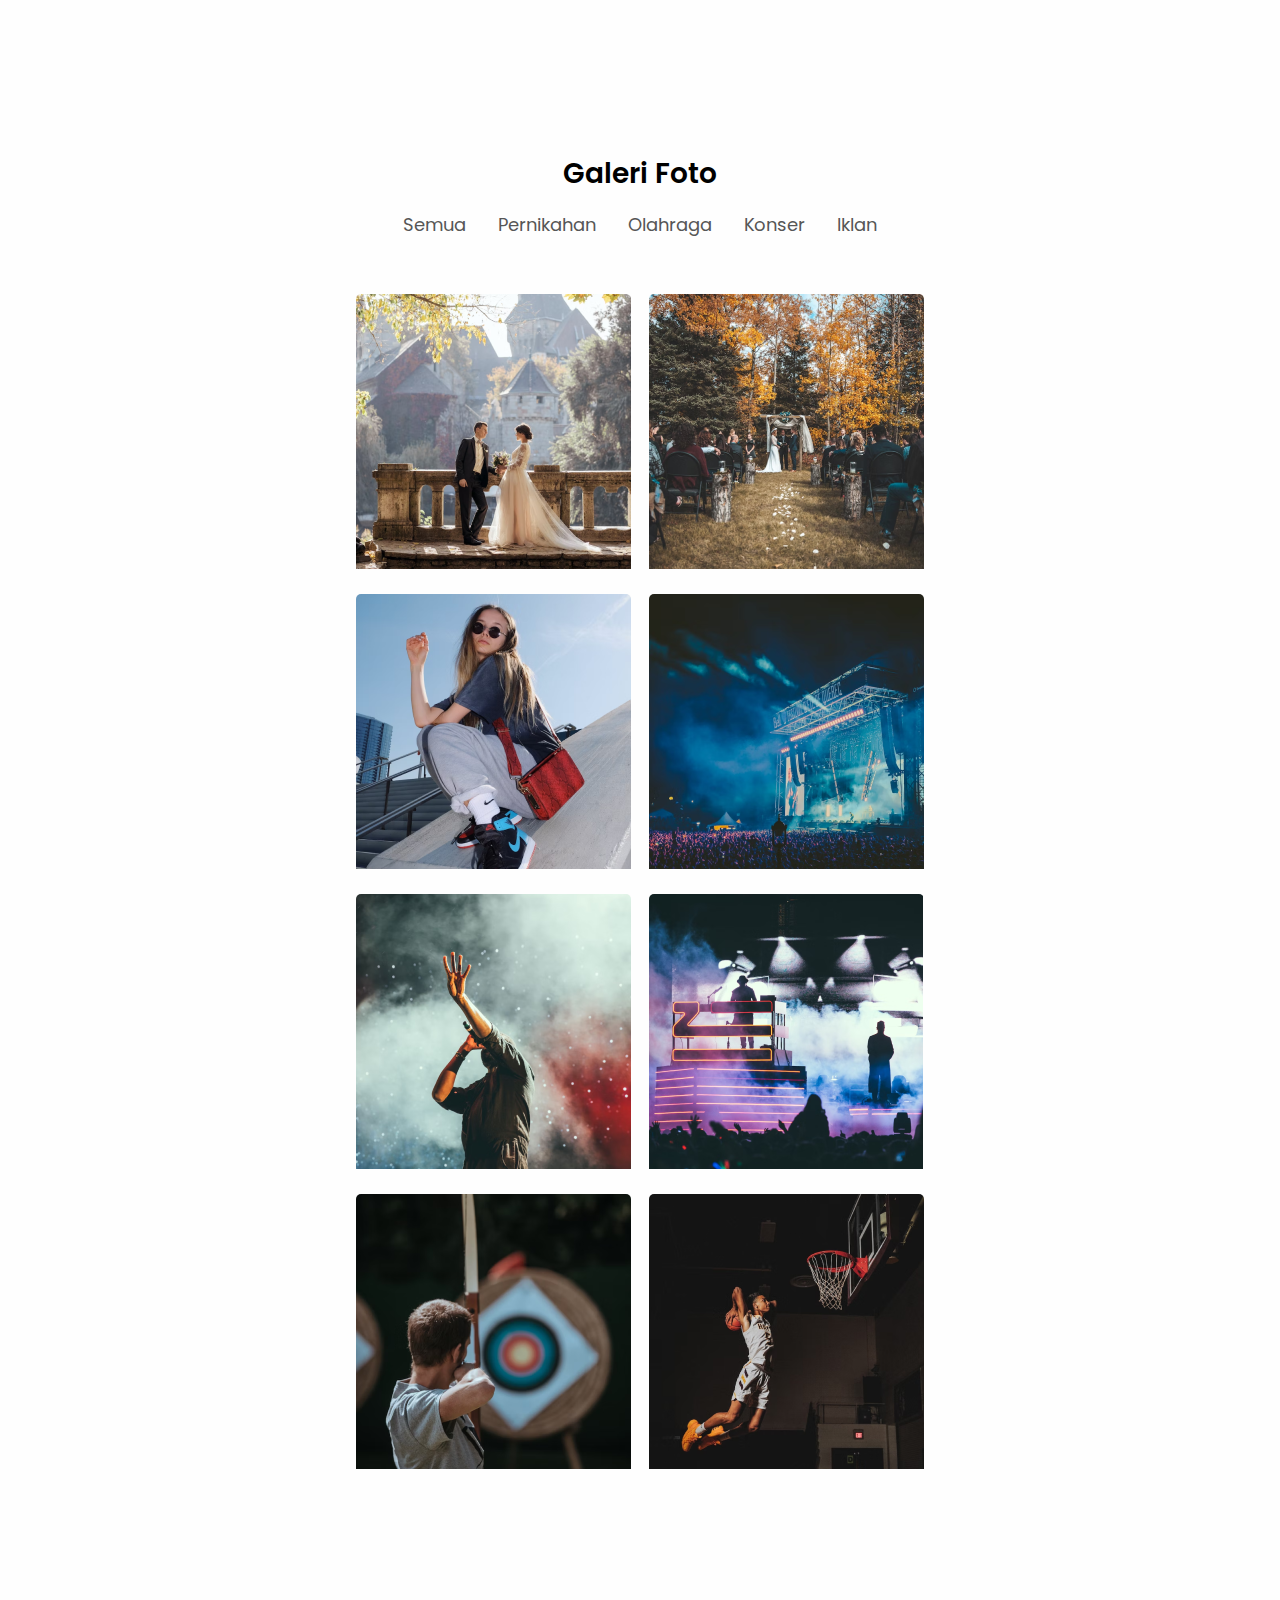
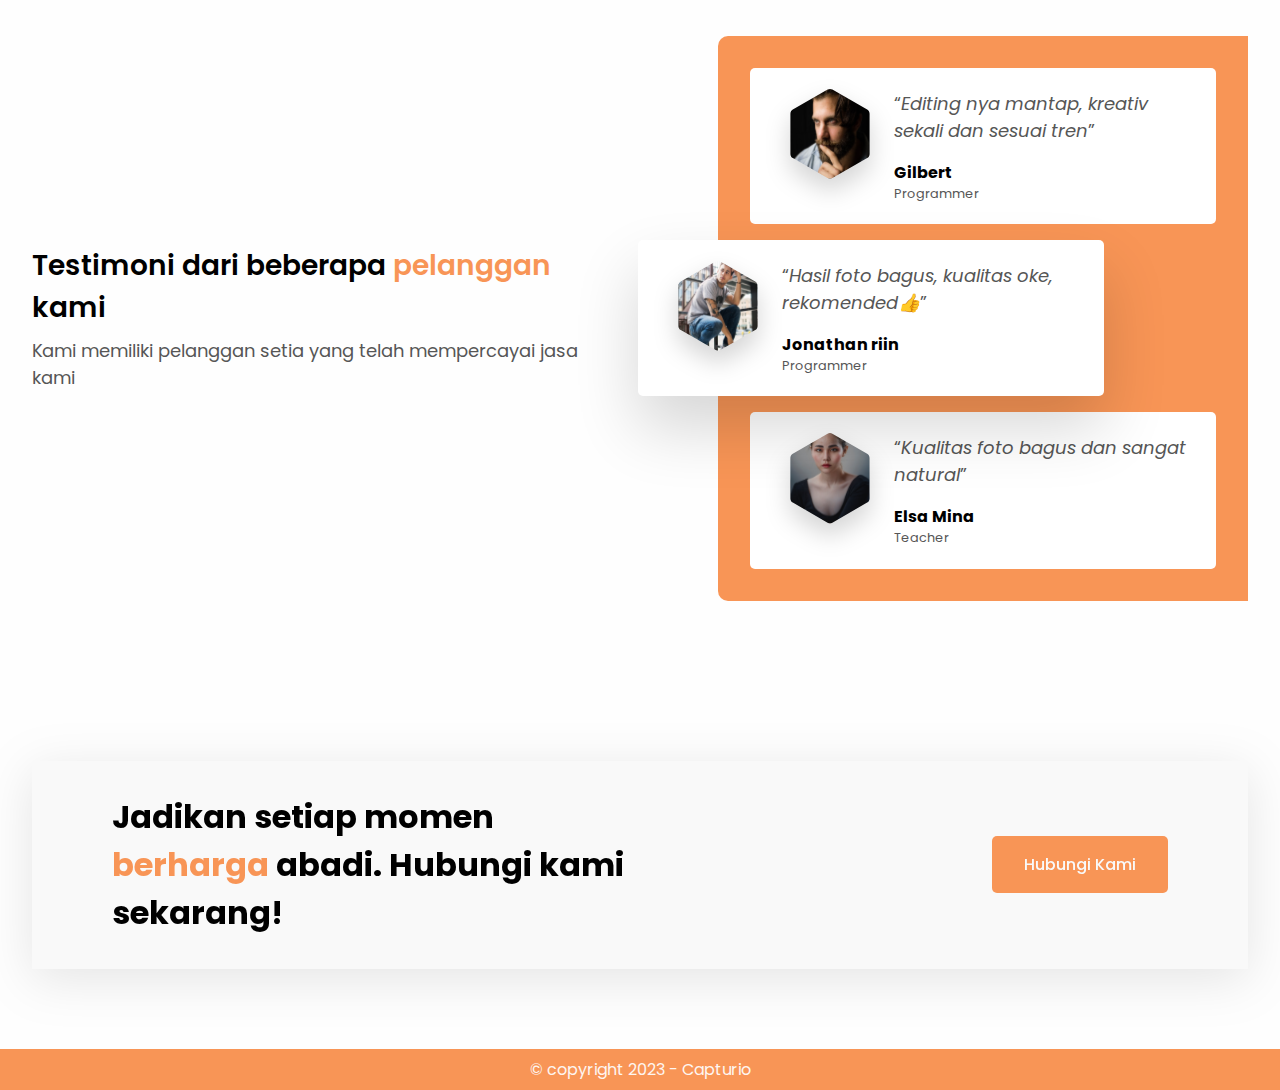
==== commit cef92cb2: "change hero container height" ====
--- a/src/pages/index.html
+++ b/src/pages/index.html
@@ -7,7 +7,7 @@
       <meta name="viewport" content="width=device-width, initial-scale=1.0">
       <!-- import file css -->
       <link rel="stylesheet" href="../css/app.css">
-      <title>Company Name</title>
+      <title>Capturio</title>
 </head>
 
 <body>
--- a/src/css/app.css
+++ b/src/css/app.css
@@ -88,7 +88,7 @@
 
 .hero_container {
   width: 100%;
-  height: auto;
+  height: 80vh;
   display: flex;
   justify-content: space-between;
   gap: 1.5rem;
@@ -98,7 +98,7 @@
 .left_hero_content {
   position: relative;
   width: 100%;
-  height: 35rem;
+  height: 30rem;
   display: flex;
   flex-direction: column;
   justify-content: center;
@@ -464,6 +464,10 @@
     width: auto;
     height: auto;
   }
+
+  .left_hero_content {
+    height: 35rem;
+  }
 }
 
 @media screen and (min-width: 1600px) {
